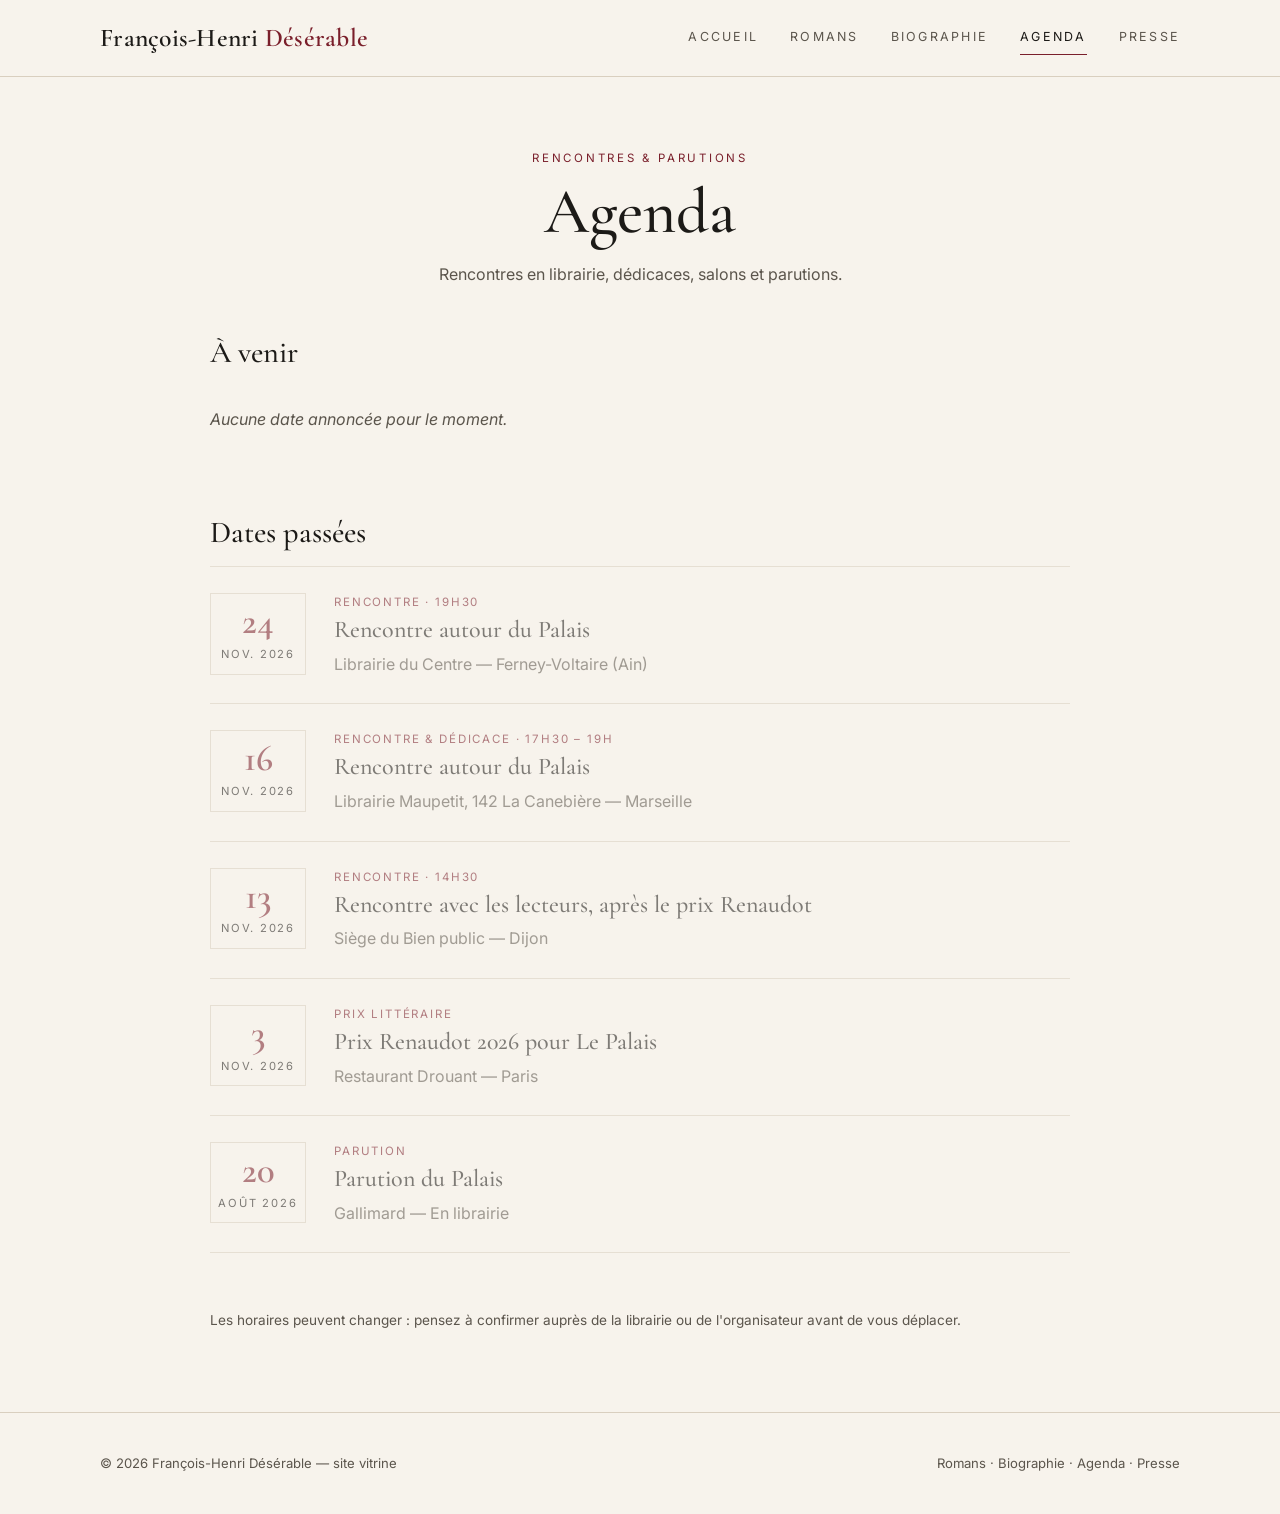
==== agenda.html @ ab2c62cb "Ajout du Palais (prix Renaudot 2026), page Agenda et revue de presse 2026 Co-Authored-By: Claude Opu" ====
<!doctype html>
<html lang="fr">
<head>
<meta charset="utf-8">
<meta name="viewport" content="width=device-width, initial-scale=1">
<title>Agenda — François-Henri Désérable</title>
<meta name="description" content="Prochaines rencontres, dédicaces et parutions de François-Henri Désérable.">
<link rel="preconnect" href="https://fonts.googleapis.com">
<link rel="preconnect" href="https://fonts.gstatic.com" crossorigin>
<link href="https://fonts.googleapis.com/css2?family=Cormorant+Garamond:ital,wght@0,400;0,500;0,600;1,400;1,500&family=Inter:wght@400;500;600&display=swap" rel="stylesheet">
<link rel="stylesheet" href="css/style.css">
</head>
<body>
<header class="entete">
  <div class="conteneur">
    <a class="logo" href="index.html">François-Henri <span>Désérable</span></a>
    <button class="burger" type="button" aria-label="Menu" aria-expanded="false">☰</button>
    <nav class="nav" aria-label="Navigation principale">
      <a href="index.html">Accueil</a>
      <a href="romans.html">Romans</a>
      <a href="biographie.html">Biographie</a>
      <a href="agenda.html" aria-current="page">Agenda</a>
      <a href="presse.html">Presse</a>
    </nav>
  </div>
</header>
<main class="conteneur">
  <div class="page-titre">
    <div class="surtitre">Rencontres &amp; parutions</div>
    <h1>Agenda</h1>
    <p>Rencontres en librairie, dédicaces, salons et parutions.</p>
  </div>
  <section class="agenda-bloc">
    <h2>À venir</h2>
    <ul id="agenda-a-venir" class="agenda-liste"></ul>
  </section>
  <section class="agenda-bloc">
    <h2>Dates passées</h2>
    <ul id="agenda-passes" class="agenda-liste"></ul>
  </section>
  <p class="agenda-note">Les horaires peuvent changer : pensez à confirmer auprès de la librairie ou de l'organisateur avant de vous déplacer.</p>
</main>
<footer class="pied">
  <div class="conteneur">
    <span>© <span id="annee"></span> François-Henri Désérable — site vitrine</span>
    <span><a href="romans.html">Romans</a> · <a href="biographie.html">Biographie</a> · <a href="agenda.html">Agenda</a> · <a href="presse.html">Presse</a></span>
  </div>
</footer>
<script src="js/data.js"></script>
<script src="js/main.js"></script>
</body>
</html>
---- css/style.css ----
:root {
  --papier: #f7f3ec;
  --papier-2: #efe8dc;
  --encre: #1c1a17;
  --encre-douce: #5b554c;
  --filet: #d9cfbf;
  --accent: #7a1f2b;
  --blanc: #fffdf9;
  --serif: "Cormorant Garamond", "EB Garamond", Georgia, serif;
  --sans: "Inter", system-ui, -apple-system, "Segoe UI", sans-serif;
  --largeur: 1120px;
}

* { box-sizing: border-box; }
html { scroll-behavior: smooth; }
body {
  margin: 0;
  background: var(--papier);
  color: var(--encre);
  font-family: var(--sans);
  font-size: 16px;
  line-height: 1.65;
  -webkit-font-smoothing: antialiased;
}
img { max-width: 100%; display: block; }
a { color: inherit; }
.conteneur { max-width: var(--largeur); margin: 0 auto; padding: 0 20px; }

/* ---------- En-tête ---------- */
.entete {
  border-bottom: 1px solid var(--filet);
  background: var(--papier);
  position: sticky; top: 0; z-index: 20;
}
.entete .conteneur {
  display: flex; align-items: center; justify-content: space-between;
  gap: 16px; min-height: 76px;
}
.logo {
  font-family: var(--serif); font-size: 1.6rem; font-weight: 600;
  letter-spacing: .01em; text-decoration: none;
}
.logo span { color: var(--accent); }
.nav { display: flex; gap: 32px; }
.nav a {
  text-decoration: none; font-size: .78rem; letter-spacing: .18em;
  text-transform: uppercase; color: var(--encre-douce);
  padding: 6px 0; border-bottom: 1px solid transparent;
  transition: color .2s, border-color .2s;
}
.nav a:hover, .nav a[aria-current="page"] { color: var(--encre); border-color: var(--accent); }
.burger { display: none; background: none; border: 0; font-size: 1.5rem; cursor: pointer; color: var(--encre); }

/* ---------- Carrousel ---------- */
.carrousel { position: relative; overflow: hidden; background: var(--encre); color: var(--blanc); }
.carrousel-piste { display: flex; transition: transform .8s cubic-bezier(.65,0,.35,1); }
.slide {
  min-width: 100%; position: relative; min-height: 460px;
  display: flex; align-items: flex-end;
}
.slide-fond { position: absolute; inset: 0; background-size: cover; background-position: center; }
.slide-fond::after {
  content: ""; position: absolute; inset: 0;
  background: linear-gradient(90deg, rgba(0,0,0,.55) 0%, rgba(0,0,0,.15) 70%, rgba(0,0,0,0) 100%);
}
.theme-bordeaux { background: radial-gradient(circle at 80% 30%, #9c3443 0, #5a1520 45%, #2a0a0f 100%); }
.theme-nuit     { background: radial-gradient(circle at 75% 35%, #3f6a86 0, #1f3a4d 45%, #0c1820 100%); }
.theme-terre    { background: radial-gradient(circle at 78% 30%, #c0693f 0, #8a3b1f 45%, #2e140a 100%); }
.theme-sable    { background: radial-gradient(circle at 78% 30%, #b49a6a 0, #6e5a3a 50%, #2a2216 100%); }
/* motif décoratif : grand titre en filigrane */
.slide-filigrane {
  position: absolute; right: -2%; top: 50%; transform: translateY(-50%);
  font-family: var(--serif); font-style: italic; font-size: clamp(6rem, 18vw, 15rem);
  line-height: .85; color: rgba(255,255,255,.07); white-space: nowrap; pointer-events: none;
}
.slide-contenu { position: relative; z-index: 1; padding: 64px 0 80px; max-width: 620px; }
.slide-kicker {
  font-size: .72rem; letter-spacing: .22em; text-transform: uppercase; opacity: .85;
}
.slide-kicker::before { content: ""; display: inline-block; width: 28px; height: 1px; background: currentColor; vertical-align: middle; margin-right: 12px; }
.slide h2 {
  font-family: var(--serif); font-weight: 500; font-size: clamp(2.2rem, 5vw, 3.6rem);
  line-height: 1.05; margin: 14px 0 16px;
}
.slide p { font-size: 1.05rem; opacity: .9; margin: 0 0 26px; }
.bouton {
  display: inline-block; padding: 11px 22px; border: 1px solid currentColor;
  text-decoration: none; font-size: .75rem; letter-spacing: .18em; text-transform: uppercase;
  transition: background .2s, color .2s;
}
.carrousel .bouton:hover { background: var(--blanc); color: var(--encre); }
.carrousel-fleche {
  position: absolute; top: 50%; transform: translateY(-50%); z-index: 2;
  width: 46px; height: 46px; border-radius: 50%;
  border: 1px solid rgba(255,255,255,.4); background: rgba(0,0,0,.15); color: #fff;
  font-size: 1.2rem; cursor: pointer; transition: background .2s;
}
.carrousel-fleche:hover { background: rgba(255,255,255,.15); }
.carrousel-fleche.prec { left: 20px; }
.carrousel-fleche.suiv { right: 20px; }
.carrousel-points { position: absolute; bottom: 26px; left: 0; right: 0; display: flex; justify-content: center; gap: 10px; z-index: 2; }
.carrousel-points button {
  width: 28px; height: 3px; border: 0; padding: 0; cursor: pointer;
  background: rgba(255,255,255,.35); transition: background .3s, width .3s;
}
.carrousel-points button[aria-current="true"] { background: #fff; width: 48px; }

/* ---------- Sections ---------- */
.section { padding: 80px 0; }
.section-titre { display: flex; align-items: baseline; justify-content: space-between; gap: 16px; margin-bottom: 40px; border-bottom: 1px solid var(--filet); padding-bottom: 16px; }
.section-titre h2, .page-titre h1 { font-family: var(--serif); font-weight: 500; margin: 0; }
.section-titre h2 { font-size: 2.2rem; }
.lien-discret { font-size: .75rem; letter-spacing: .18em; text-transform: uppercase; text-decoration: none; color: var(--accent); white-space: nowrap; }
.lien-discret:hover { text-decoration: underline; }

.page-titre { padding: 72px 0 40px; text-align: center; }
.page-titre .surtitre { font-size: .72rem; letter-spacing: .24em; text-transform: uppercase; color: var(--accent); }
.page-titre h1 { font-size: clamp(2.6rem, 6vw, 4rem); line-height: 1.05; margin-top: 10px; }
.page-titre p { max-width: 560px; margin: 16px auto 0; color: var(--encre-douce); }

/* ---------- Couvertures ---------- */
.couverture {
  aspect-ratio: 2 / 3; position: relative; background: var(--blanc);
  border: 1px solid var(--filet);
  box-shadow: 0 1px 2px rgba(0,0,0,.06), 0 12px 28px -12px rgba(40,25,10,.35);
  display: flex; flex-direction: column; justify-content: space-between;
  padding: 11% 10%; text-align: center; overflow: hidden;
  transition: transform .35s ease, box-shadow .35s ease;
}
.couverture::before { content: ""; position: absolute; inset: 5%; border: 1.5px solid var(--c, var(--accent)); pointer-events: none; }
.couverture img { position: absolute; inset: 0; width: 100%; height: 100%; object-fit: cover; }
.couv-auteur { font-family: var(--serif); font-size: .95rem; letter-spacing: .04em; }
.couv-titre { font-family: var(--serif); font-weight: 600; font-size: 1.45rem; line-height: 1.1; color: var(--c, var(--accent)); }
.couv-sous { font-family: var(--serif); font-style: italic; font-size: .9rem; margin-top: 8px; color: var(--encre-douce); }
.couv-genre { font-family: var(--serif); font-style: italic; font-size: .85rem; color: var(--encre-douce); }
.couv-editeur { font-family: var(--serif); font-size: .78rem; letter-spacing: .3em; text-transform: uppercase; }

/* ---------- Grille derniers livres ---------- */
.grille-livres { display: grid; grid-template-columns: repeat(4, 1fr); gap: 40px 32px; }
.carte-livre { text-decoration: none; }
.carte-livre:hover .couverture { transform: translateY(-6px); box-shadow: 0 1px 2px rgba(0,0,0,.06), 0 22px 36px -14px rgba(40,25,10,.45); }
.carte-livre h3 { font-family: var(--serif); font-weight: 600; font-size: 1.3rem; margin: 20px 0 2px; line-height: 1.2; }
.carte-livre .meta { font-size: .82rem; color: var(--encre-douce); }
.badge { display: inline-block; margin-top: 8px; font-size: .7rem; letter-spacing: .08em; color: var(--accent); }

/* ---------- Bandeau citation ---------- */
.bandeau { background: var(--papier-2); border-top: 1px solid var(--filet); border-bottom: 1px solid var(--filet); text-align: center; padding: 72px 20px; }
.bandeau blockquote { font-family: var(--serif); font-style: italic; font-size: clamp(1.4rem, 3vw, 2rem); max-width: 760px; margin: 0 auto; line-height: 1.35; }
.bandeau cite { display: block; margin-top: 18px; font-style: normal; font-size: .75rem; letter-spacing: .2em; text-transform: uppercase; color: var(--encre-douce); }

/* ---------- Page Romans ---------- */
.filtres { display: flex; justify-content: center; flex-wrap: wrap; gap: 8px; margin-bottom: 56px; }
.filtres button {
  font: inherit; font-size: .75rem; letter-spacing: .14em; text-transform: uppercase;
  background: none; border: 1px solid var(--filet); color: var(--encre-douce);
  padding: 8px 16px; cursor: pointer; transition: all .2s;
}
.filtres button[aria-pressed="true"], .filtres button:hover { border-color: var(--encre); color: var(--encre); }
.livre-detail {
  display: grid; grid-template-columns: 260px 1fr; gap: 56px; align-items: start;
  padding: 56px 0; border-top: 1px solid var(--filet); scroll-margin-top: 90px;
}
.livre-detail:first-child { border-top: 0; padding-top: 0; }
.livre-detail .annee { font-family: var(--serif); font-size: 1rem; color: var(--accent); letter-spacing: .1em; }
.livre-detail h2 { font-family: var(--serif); font-weight: 500; font-size: clamp(2rem, 4vw, 2.8rem); line-height: 1.05; margin: 6px 0 4px; }
.livre-detail .sous-titre { font-family: var(--serif); font-style: italic; font-size: 1.25rem; color: var(--encre-douce); margin: 0 0 12px; }
.livre-detail .infos { font-size: .8rem; letter-spacing: .12em; text-transform: uppercase; color: var(--encre-douce); margin-bottom: 20px; }
.livre-detail .resume { font-size: 1.05rem; max-width: 640px; }
.prix-liste { list-style: none; padding: 0; margin: 22px 0 0; }
.prix-liste li { font-family: var(--serif); font-size: 1.1rem; padding-left: 26px; position: relative; margin-bottom: 4px; }
.prix-liste li::before { content: "✦"; position: absolute; left: 0; color: var(--accent); font-size: .85rem; top: 3px; }

/* ---------- Biographie ---------- */
.bio { display: grid; grid-template-columns: 1fr 1.4fr; gap: 64px; align-items: start; }
.portrait {
  aspect-ratio: 4 / 5; background: var(--encre); color: var(--papier);
  display: flex; align-items: flex-end; padding: 28px; position: sticky; top: 110px;
  background: linear-gradient(160deg, #3a3530 0%, #1c1a17 100%); overflow: hidden;
}
.portrait img { position: absolute; inset: 0; width: 100%; height: 100%; object-fit: cover; }
.portrait-initiales { position: absolute; top: 18px; right: 24px; font-family: var(--serif); font-style: italic; font-size: 9rem; line-height: 1; color: rgba(255,255,255,.08); }
.portrait-legende { position: relative; font-family: var(--serif); font-size: 1.2rem; }
.portrait-legende small { display: block; font-family: var(--sans); font-size: .72rem; letter-spacing: .18em; text-transform: uppercase; opacity: .7; margin-top: 4px; }
.bio-texte p { font-size: 1.08rem; margin: 0 0 1.2em; }
.bio-texte p:first-of-type::first-letter { font-family: var(--serif); float: left; font-size: 4.4rem; line-height: .8; padding: 8px 10px 0 0; color: var(--accent); }
.bio-texte h2 { font-family: var(--serif); font-weight: 500; font-size: 1.9rem; margin: 48px 0 20px; }
.chrono { list-style: none; margin: 0; padding: 0; border-left: 1px solid var(--filet); }
.chrono li { position: relative; padding: 0 0 22px 28px; }
.chrono li::before { content: ""; position: absolute; left: -5px; top: 9px; width: 9px; height: 9px; border-radius: 50%; background: var(--papier); border: 1.5px solid var(--accent); }
.chrono .an { font-family: var(--serif); font-size: 1.2rem; font-weight: 600; color: var(--accent); margin-right: 10px; }

/* ---------- Presse ---------- */
.presse-liste { list-style: none; margin: 0 auto; padding: 0; max-width: 860px; }
.article { display: grid; grid-template-columns: 170px 1fr; gap: 28px; padding: 30px 0; border-top: 1px solid var(--filet); }
.article:last-child { border-bottom: 1px solid var(--filet); }
.article .media { font-size: .74rem; letter-spacing: .14em; text-transform: uppercase; font-weight: 600; }
.article .date { font-size: .82rem; color: var(--encre-douce); margin-top: 4px; }
.article h2 { font-family: var(--serif); font-weight: 500; font-size: 1.55rem; line-height: 1.2; margin: 0 0 8px; }
.article h2 a { text-decoration: none; background-image: linear-gradient(var(--accent), var(--accent)); background-size: 0 1px; background-repeat: no-repeat; background-position: 0 100%; transition: background-size .3s; }
.article h2 a:hover { background-size: 100% 1px; }
.article p { margin: 0 0 10px; color: var(--encre-douce); }
.article .livre-lie { font-family: var(--serif); font-style: italic; font-size: .98rem; color: var(--accent); }
.article .lire { font-size: .72rem; letter-spacing: .16em; text-transform: uppercase; color: var(--accent); text-decoration: none; margin-left: 12px; }

/* ---------- Pied de page ---------- */
.pied { border-top: 1px solid var(--filet); padding: 40px 0; font-size: .82rem; color: var(--encre-douce); }
.pied .conteneur { display: flex; justify-content: space-between; flex-wrap: wrap; gap: 12px; }
.pied a { text-decoration: none; }
.pied a:hover { color: var(--accent); }

/* ---------- Responsive ---------- */
@media (max-width: 960px) {
  .grille-livres { grid-template-columns: repeat(3, 1fr); }
  .bio { grid-template-columns: 1fr; gap: 40px; }
  .portrait { position: relative; top: 0; max-width: 420px; }
}
@media (max-width: 720px) {
  .burger { display: block; }
  .nav { display: none; position: absolute; top: 76px; left: 0; right: 0; flex-direction: column; gap: 0; background: var(--papier); border-bottom: 1px solid var(--filet); padding: 8px 20px 16px; }
  .nav.ouvert { display: flex; }
  .nav a { padding: 12px 0; }
  .grille-livres { grid-template-columns: repeat(2, 1fr); gap: 32px 20px; }
  .couv-titre { font-size: 1.1rem; }
  .livre-detail { grid-template-columns: 1fr; gap: 28px; }
  .livre-detail .couverture { max-width: 220px; }
  .slide { min-height: 420px; }
  .carrousel-fleche { display: none; }
  .section { padding: 56px 0; }
  .article { grid-template-columns: 1fr; gap: 8px; }
}
@media (prefers-reduced-motion: reduce) {
  .carrousel-piste, .couverture { transition: none; }
}

/* Couverture avec image réelle */
.couverture.avec-image { padding: 0; background: var(--papier-2); }
.couverture.avec-image::before { content: none; }
.theme-vin { background: radial-gradient(circle at 78% 30%, #8e2c52 0, #5c1a33 45%, #1f0710 100%); }

/* ---------- Agenda ---------- */
.agenda-bloc { max-width: 860px; margin: 0 auto 56px; }
.agenda-bloc h2 { font-family: var(--serif); font-weight: 500; font-size: 1.9rem; margin: 0 0 8px; }
.agenda-liste { list-style: none; margin: 0; padding: 0; }
.evenement { display: grid; grid-template-columns: 96px 1fr; gap: 28px; padding: 26px 0; border-top: 1px solid var(--filet); align-items: start; }
.evenement:last-child { border-bottom: 1px solid var(--filet); }
.ev-date { text-align: center; border: 1px solid var(--filet); background: var(--blanc); padding: 10px 6px; }
.ev-jour { font-family: var(--serif); font-size: 2.3rem; line-height: 1; font-weight: 600; color: var(--accent); }
.ev-mois { font-size: .7rem; letter-spacing: .16em; text-transform: uppercase; margin-top: 4px; }
.ev-type { font-size: .72rem; letter-spacing: .16em; text-transform: uppercase; color: var(--accent); }
.evenement h3 { font-family: var(--serif); font-weight: 500; font-size: 1.5rem; line-height: 1.2; margin: 4px 0 6px; }
.ev-lieu { color: var(--encre-douce); }
.evenement.passe { opacity: .55; }
.evenement.passe .ev-date { background: transparent; }
.agenda-vide { color: var(--encre-douce); font-style: italic; padding: 20px 0; }
.agenda-note { max-width: 860px; margin: 0 auto 80px; font-size: .85rem; color: var(--encre-douce); }
@media (max-width: 720px) {
  .nav { gap: 0; }
  .evenement { grid-template-columns: 72px 1fr; gap: 18px; }
  .ev-jour { font-size: 1.8rem; }
}
.section-titre + .agenda-liste .evenement:first-child { border-top: 0; padding-top: 0; }
.evenement h3 a { text-decoration: none; background-image: linear-gradient(var(--accent), var(--accent)); background-size: 0 1px; background-repeat: no-repeat; background-position: 0 100%; transition: background-size .3s; }
.evenement h3 a:hover { background-size: 100% 1px; }
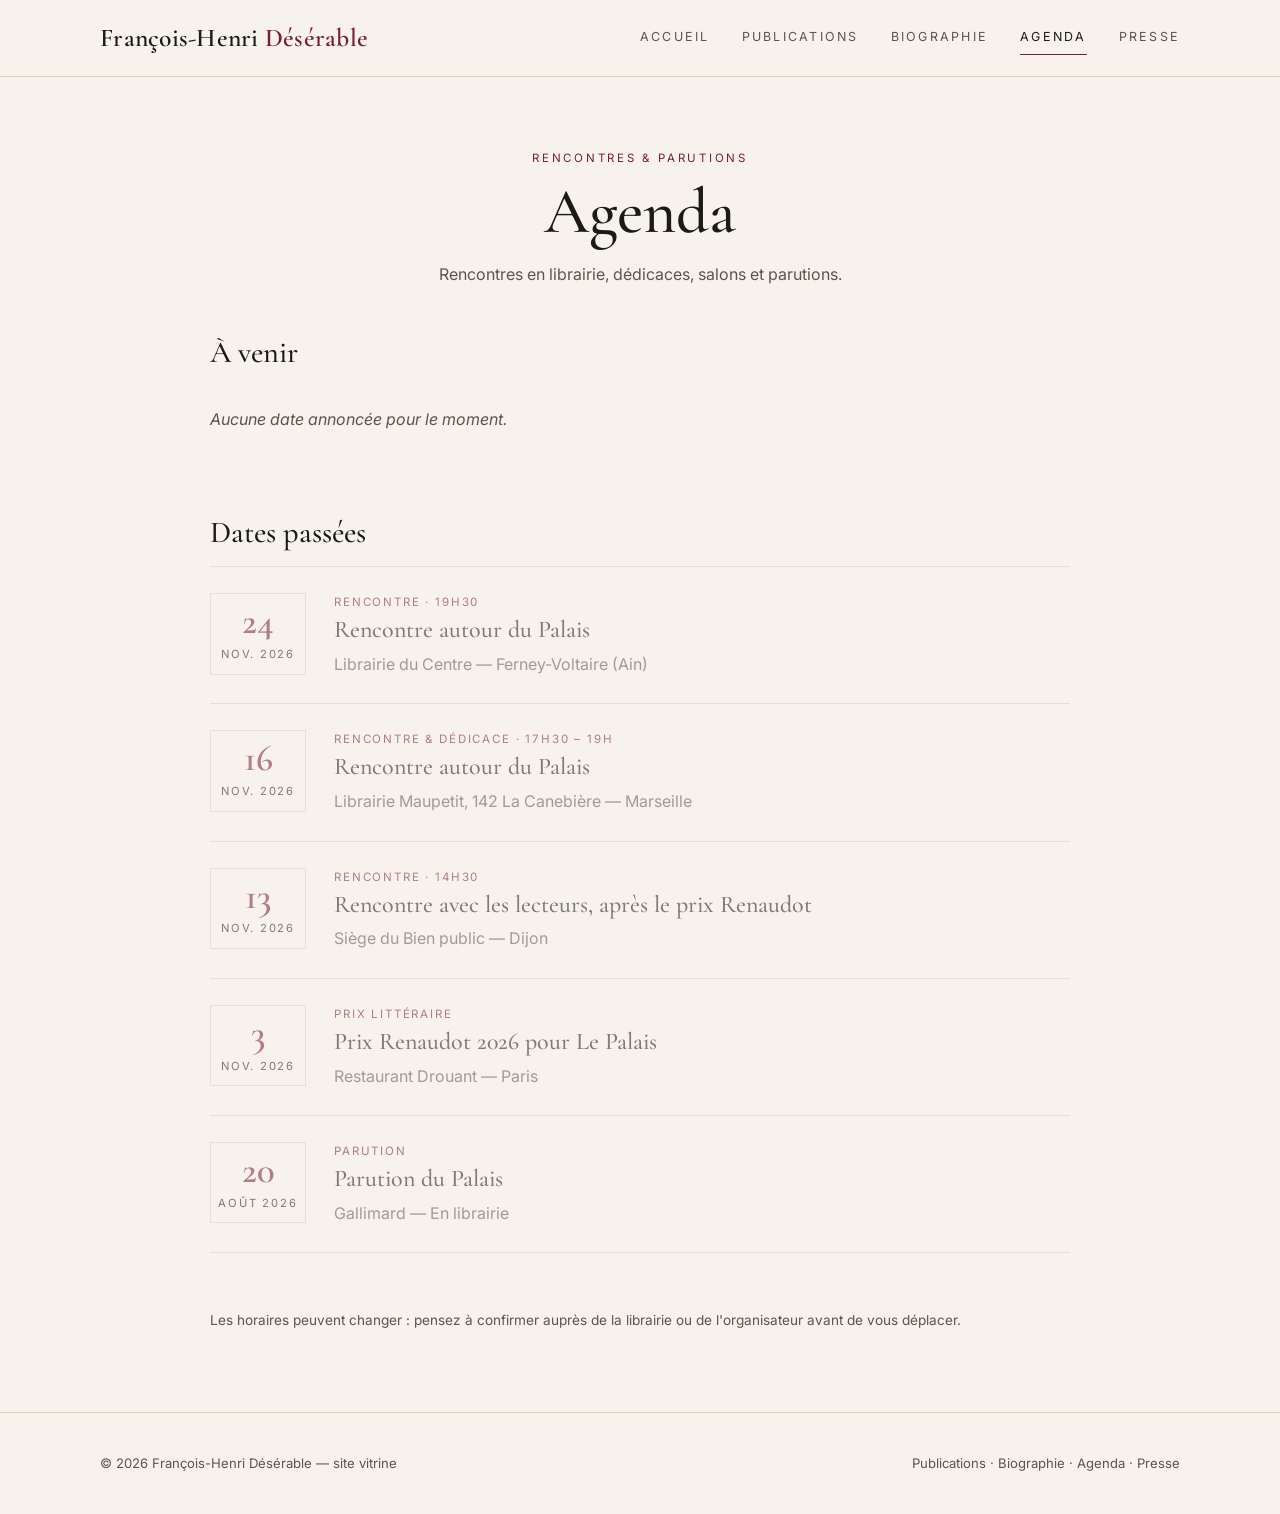
==== commit 8b7c8233: "Page Publications : ouvrages collectifs et revues littéraires Co-Authored-By: Claude Opus 5.5 <norep" ====
--- a/agenda.html
+++ b/agenda.html
@@ -17,7 +17,7 @@
     <button class="burger" type="button" aria-label="Menu" aria-expanded="false">☰</button>
     <nav class="nav" aria-label="Navigation principale">
       <a href="index.html">Accueil</a>
-      <a href="romans.html">Romans</a>
+      <a href="publications.html">Publications</a>
       <a href="biographie.html">Biographie</a>
       <a href="agenda.html" aria-current="page">Agenda</a>
       <a href="presse.html">Presse</a>
@@ -43,7 +43,7 @@
 <footer class="pied">
   <div class="conteneur">
     <span>© <span id="annee"></span> François-Henri Désérable — site vitrine</span>
-    <span><a href="romans.html">Romans</a> · <a href="biographie.html">Biographie</a> · <a href="agenda.html">Agenda</a> · <a href="presse.html">Presse</a></span>
+    <span><a href="publications.html">Publications</a> · <a href="biographie.html">Biographie</a> · <a href="agenda.html">Agenda</a> · <a href="presse.html">Presse</a></span>
   </div>
 </footer>
 <script src="js/data.js"></script>
--- a/css/style.css
+++ b/css/style.css
@@ -261,3 +261,31 @@
 .section-titre + .agenda-liste .evenement:first-child { border-top: 0; padding-top: 0; }
 .evenement h3 a { text-decoration: none; background-image: linear-gradient(var(--accent), var(--accent)); background-size: 0 1px; background-repeat: no-repeat; background-position: 0 100%; transition: background-size .3s; }
 .evenement h3 a:hover { background-size: 100% 1px; }
+
+/* Carrousel : visuel à droite */
+.slide .conteneur.avec-visuel { display: flex; align-items: center; justify-content: space-between; gap: 48px; width: 100%; }
+.slide-visuel { position: relative; z-index: 1; height: 360px; width: auto; box-shadow: 0 24px 48px -16px rgba(0,0,0,.6); flex-shrink: 0; }
+.livre-detail .resume p { margin: 0 0 .9em; }
+@media (max-width: 720px) {
+  .slide-visuel { display: none; }
+}
+
+/* Biographie : photo et chapeau */
+.portrait::after { content: ""; position: absolute; inset: 0; background: linear-gradient(to top, rgba(0,0,0,.55) 0%, rgba(0,0,0,0) 40%); }
+.portrait-legende { z-index: 1; }
+.bio-texte p.chapeau { font-family: var(--serif); font-size: 1.6rem; line-height: 1.3; }
+.bio-texte p.chapeau::first-letter { float: none; font-size: inherit; padding: 0; color: inherit; }
+
+/* ---------- Publications ---------- */
+.sommaire { display: flex; justify-content: center; flex-wrap: wrap; gap: 8px 28px; margin-top: 24px; }
+.sommaire a { font-size: .75rem; letter-spacing: .16em; text-transform: uppercase; text-decoration: none; color: var(--accent); }
+.sommaire a:hover { text-decoration: underline; }
+.bloc-publi { padding: 24px 0 72px; scroll-margin-top: 90px; }
+.compteur { font-size: .75rem; letter-spacing: .16em; text-transform: uppercase; color: var(--encre-douce); }
+.bloc-publi .filtres { justify-content: flex-start; margin-bottom: 40px; }
+.biblio { list-style: none; margin: 0; padding: 0; max-width: 860px; }
+.biblio li { padding: 16px 0 16px 26px; border-bottom: 1px solid var(--filet); position: relative; line-height: 1.55; }
+.biblio li::before { content: "✦"; position: absolute; left: 0; top: 19px; color: var(--accent); font-size: .75rem; }
+.biblio-titre { font-family: var(--serif); font-size: 1.25rem; color: var(--encre); }
+.biblio-details { color: var(--encre-douce); }
+.biblio a { color: var(--accent); }
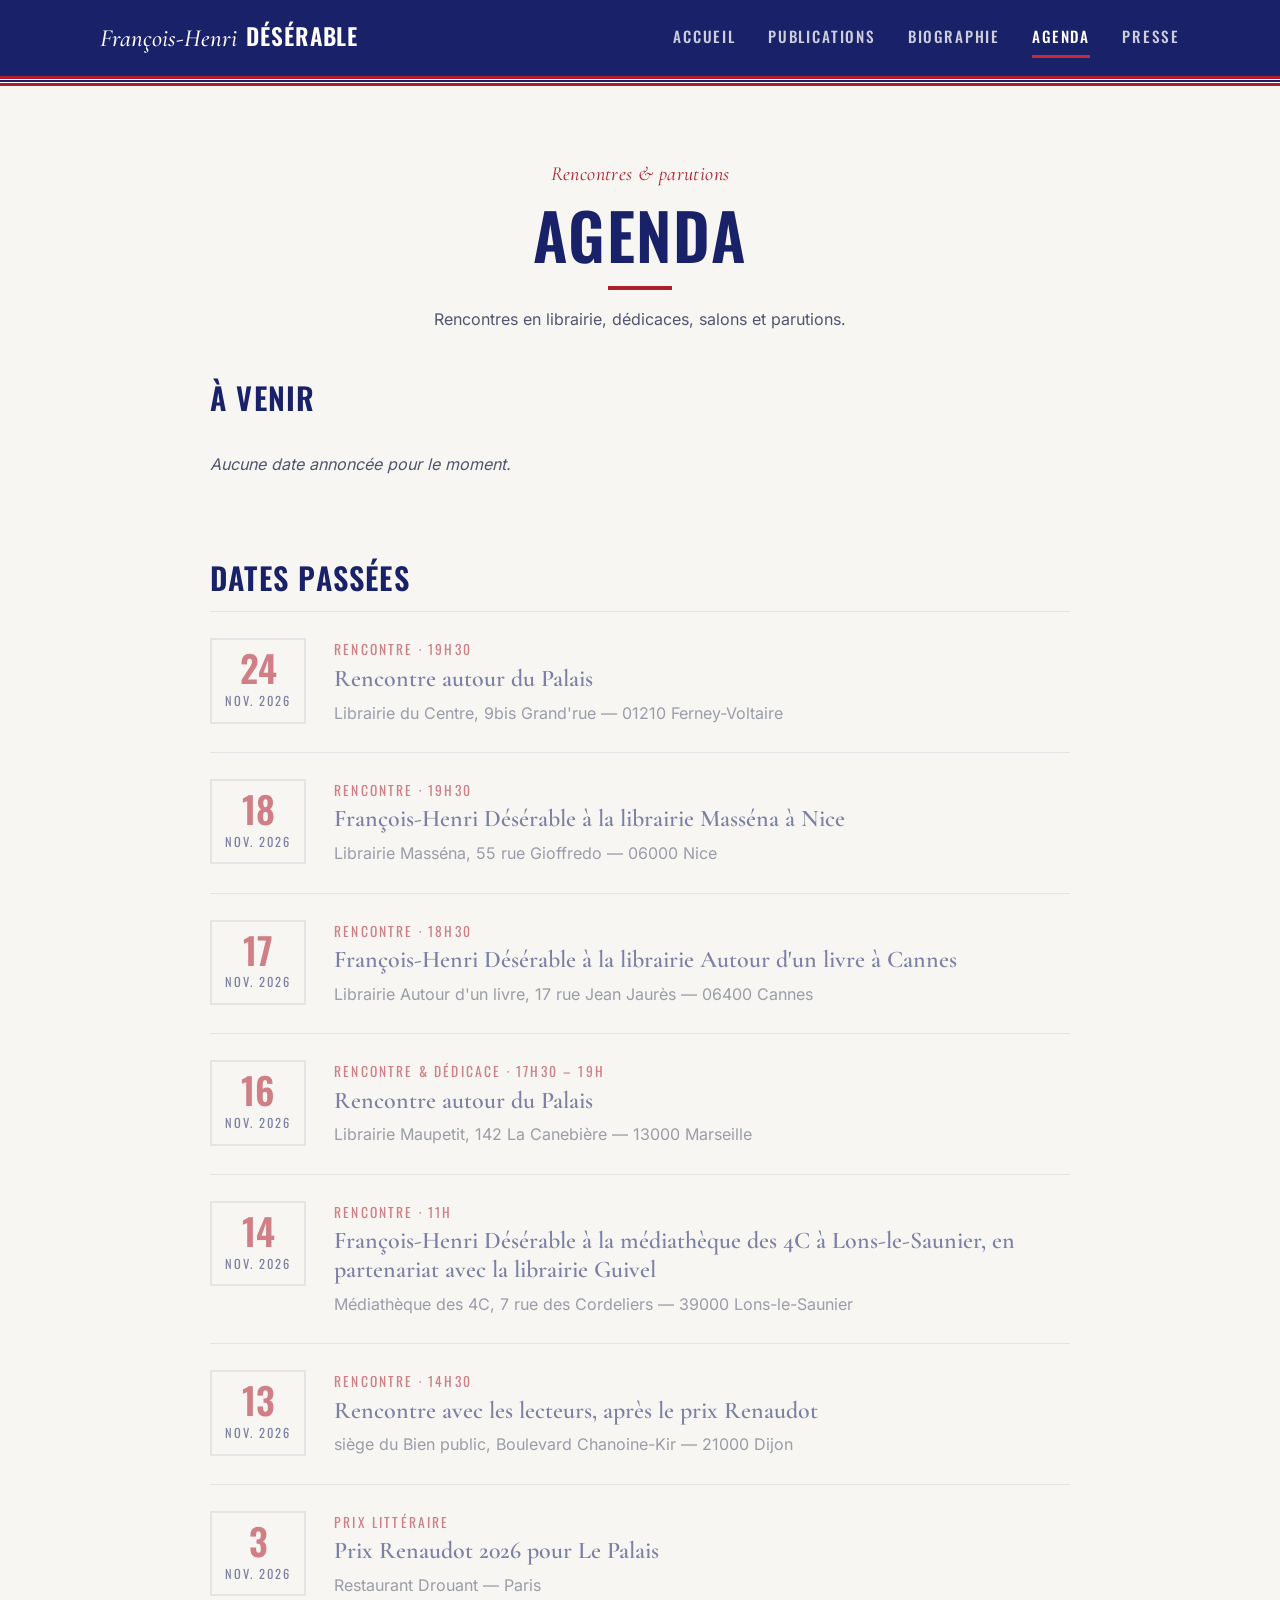
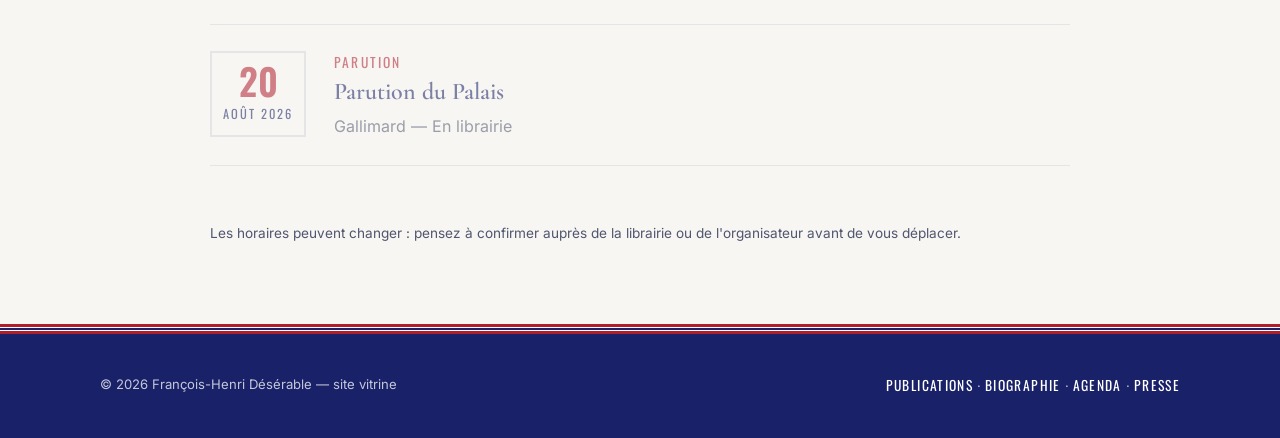
==== commit 56c6faac: "Nouvelle identité visuelle bleu-blanc-rouge (couleurs des Canadiens de Montréal) Co-Authored-By: Cla" ====
--- a/agenda.html
+++ b/agenda.html
@@ -5,15 +5,14 @@
 <meta name="viewport" content="width=device-width, initial-scale=1">
 <title>Agenda — François-Henri Désérable</title>
 <meta name="description" content="Prochaines rencontres, dédicaces et parutions de François-Henri Désérable.">
-<link rel="preconnect" href="https://fonts.googleapis.com">
-<link rel="preconnect" href="https://fonts.gstatic.com" crossorigin>
-<link href="https://fonts.googleapis.com/css2?family=Cormorant+Garamond:ital,wght@0,400;0,500;0,600;1,400;1,500&family=Inter:wght@400;500;600&display=swap" rel="stylesheet">
+<link rel="stylesheet" href="css/fonts.css">
 <link rel="stylesheet" href="css/style.css">
+<link rel="stylesheet" href="css/canadiens.css">
 </head>
 <body>
 <header class="entete">
   <div class="conteneur">
-    <a class="logo" href="index.html">François-Henri <span>Désérable</span></a>
+    <a class="logo" href="index.html"><em>François-Henri</em> <span>Désérable</span></a>
     <button class="burger" type="button" aria-label="Menu" aria-expanded="false">☰</button>
     <nav class="nav" aria-label="Navigation principale">
       <a href="index.html">Accueil</a>
--- a/css/fonts.css
+++ b/css/fonts.css
@@ -0,0 +1,15 @@
+/* Polices auto-hébergées (licence SIL OFL, voir fonts/OFL-*.txt) */
+@font-face { font-family: "Oswald"; src: url("../fonts/oswald-latin-400-normal.woff2") format("woff2"); font-weight: 400; font-style: normal; font-display: swap; }
+@font-face { font-family: "Inter"; src: url("../fonts/inter-latin-400-normal.woff2") format("woff2"); font-weight: 400; font-style: normal; font-display: swap; }
+@font-face { font-family: "Oswald"; src: url("../fonts/oswald-latin-500-normal.woff2") format("woff2"); font-weight: 500; font-style: normal; font-display: swap; }
+@font-face { font-family: "Inter"; src: url("../fonts/inter-latin-500-normal.woff2") format("woff2"); font-weight: 500; font-style: normal; font-display: swap; }
+@font-face { font-family: "Oswald"; src: url("../fonts/oswald-latin-600-normal.woff2") format("woff2"); font-weight: 600; font-style: normal; font-display: swap; }
+@font-face { font-family: "Inter"; src: url("../fonts/inter-latin-600-normal.woff2") format("woff2"); font-weight: 600; font-style: normal; font-display: swap; }
+@font-face { font-family: "Oswald"; src: url("../fonts/oswald-latin-700-normal.woff2") format("woff2"); font-weight: 700; font-style: normal; font-display: swap; }
+@font-face { font-family: "Inter"; src: url("../fonts/inter-latin-700-normal.woff2") format("woff2"); font-weight: 700; font-style: normal; font-display: swap; }
+@font-face { font-family: "Cormorant Garamond"; src: url("../fonts/cormorant-garamond-latin-400-normal.woff2") format("woff2"); font-weight: 400; font-style: normal; font-display: swap; }
+@font-face { font-family: "Cormorant Garamond"; src: url("../fonts/cormorant-garamond-latin-400-italic.woff2") format("woff2"); font-weight: 400; font-style: italic; font-display: swap; }
+@font-face { font-family: "Cormorant Garamond"; src: url("../fonts/cormorant-garamond-latin-500-normal.woff2") format("woff2"); font-weight: 500; font-style: normal; font-display: swap; }
+@font-face { font-family: "Cormorant Garamond"; src: url("../fonts/cormorant-garamond-latin-500-italic.woff2") format("woff2"); font-weight: 500; font-style: italic; font-display: swap; }
+@font-face { font-family: "Cormorant Garamond"; src: url("../fonts/cormorant-garamond-latin-600-normal.woff2") format("woff2"); font-weight: 600; font-style: normal; font-display: swap; }
+@font-face { font-family: "Cormorant Garamond"; src: url("../fonts/cormorant-garamond-latin-600-italic.woff2") format("woff2"); font-weight: 600; font-style: italic; font-display: swap; }
--- a/css/style.css
+++ b/css/style.css
@@ -289,3 +289,77 @@
 .biblio-titre { font-family: var(--serif); font-size: 1.25rem; color: var(--encre); }
 .biblio-details { color: var(--encre-douce); }
 .biblio a { color: var(--accent); }
+
+/* ---------- Accueil : cartes livres en colonnes ---------- */
+.grille-livres { grid-template-columns: repeat(4, 1fr); gap: 28px; align-items: stretch; }
+.grille-livres .carte-livre { display: flex; }
+.carte-lien {
+  display: flex; flex-direction: column; width: 100%; text-decoration: none;
+  background: var(--blanc); border: 1px solid var(--filet);
+  box-shadow: 0 1px 2px rgba(0,0,0,.04), 0 10px 24px -14px rgba(40,25,10,.3);
+  transition: transform .3s ease, box-shadow .3s ease;
+}
+.carte-lien:hover { transform: translateY(-4px); box-shadow: 0 1px 2px rgba(0,0,0,.05), 0 22px 36px -16px rgba(40,25,10,.4); }
+.carte-couv { background: var(--papier-2); padding: 24px 28px; border-bottom: 1px solid var(--filet); }
+.carte-couv .couverture { box-shadow: 0 10px 22px -10px rgba(40,25,10,.45); }
+.carte-lien:hover .couverture { transform: none; }
+.carte-corps { padding: 20px 22px 22px; display: flex; flex-direction: column; flex: 1; }
+.carte-corps .meta { font-size: .72rem; letter-spacing: .14em; text-transform: uppercase; color: var(--encre-douce); }
+.grille-livres .carte-livre h3 { margin: 6px 0 4px; font-size: 1.35rem; }
+.carte-corps .badge { margin-top: 2px; }
+.carte-extrait { font-size: .9rem; color: var(--encre-douce); line-height: 1.55; margin: 12px 0 18px; }
+.carte-plus { margin-top: auto; font-size: .72rem; letter-spacing: .16em; text-transform: uppercase; color: var(--accent); }
+@media (max-width: 960px) { .grille-livres { grid-template-columns: repeat(2, 1fr); } }
+@media (max-width: 560px) {
+  .grille-livres { grid-template-columns: 1fr; }
+  .carte-couv { padding: 24px 25%; }
+}
+@media (max-width: 560px) {
+  .section-titre { flex-direction: column; align-items: flex-start; gap: 6px; }
+  .section-titre h2 { font-size: 1.9rem; }
+}
+
+/* ---------- Accueil : livres sur une seule colonne ---------- */
+.colonne-livres { display: flex; flex-direction: column; align-items: center; gap: 56px; }
+.colonne-livres .carte-livre { width: 100%; max-width: 260px; text-align: center; text-decoration: none; }
+.colonne-livres .carte-livre h3 { margin: 22px 0 4px; font-size: 1.5rem; }
+.colonne-livres .meta { font-size: .78rem; letter-spacing: .12em; text-transform: uppercase; color: var(--encre-douce); }
+
+/* ---------- Carrousel v2 : fond illustré + vignette ---------- */
+.slide { min-height: 500px; }
+.slide-fond.flou { filter: blur(22px) saturate(1.1) brightness(.7); transform: scale(1.25); }
+.slide-fond::after { background: linear-gradient(90deg, rgba(12,8,6,.82) 0%, rgba(12,8,6,.55) 45%, rgba(12,8,6,.15) 100%); }
+.slide-grille { display: flex; align-items: center; justify-content: space-between; gap: 48px; width: 100%; position: relative; z-index: 1; }
+.slide-grille .slide-contenu { padding: 56px 0 72px; max-width: 600px; }
+.slide-sous-titre { font-family: var(--serif); font-style: italic; font-size: 1.3rem !important; margin: -6px 0 14px !important; opacity: .9; }
+.slide-prix { font-size: .78rem; letter-spacing: .12em; text-transform: uppercase; margin: -4px 0 16px; color: #f3d9a4; }
+.slide-vignette { flex-shrink: 0; display: block; }
+.slide-vignette img { height: 360px; width: auto; box-shadow: 0 28px 50px -18px rgba(0,0,0,.75); transition: transform .4s ease; }
+.slide-vignette:hover img { transform: translateY(-4px) rotate(-1deg); }
+.slide-rencontres { list-style: none; margin: 4px 0 28px; padding: 0; display: grid; gap: 12px; }
+.slide-rencontres li { display: flex; align-items: center; gap: 16px; padding: 10px 14px; background: rgba(255,255,255,.08); border: 1px solid rgba(255,255,255,.18); backdrop-filter: blur(4px); }
+.sr-date { min-width: 56px; text-align: center; font-size: .68rem; letter-spacing: .14em; text-transform: uppercase; line-height: 1.1; }
+.sr-date b { display: block; font-family: var(--serif); font-size: 1.8rem; font-weight: 500; letter-spacing: 0; }
+.sr-texte { display: flex; flex-direction: column; }
+.sr-ville { font-family: var(--serif); font-size: 1.2rem; }
+.sr-lieu { font-size: .85rem; opacity: .8; }
+@media (max-width: 720px) {
+  .slide-vignette { display: none; }
+  .slide-grille .slide-contenu { padding: 44px 0 64px; }
+  .slide-fond::after { background: linear-gradient(0deg, rgba(12,8,6,.85) 0%, rgba(12,8,6,.55) 60%, rgba(12,8,6,.35) 100%); }
+}
+.slide-fond { background-position: var(--pos, center); }
+.slide-teinte { position: absolute; inset: 0; mix-blend-mode: multiply; opacity: .75; }
+.slide-teinte + .conteneur, .slide-teinte ~ .slide-grille { z-index: 2; }
+.slide-vignette img { height: 330px; }
+@media (max-width: 720px) {
+  .slide-fond { background-position: var(--pos-m, var(--pos, center)); }
+}
+@media (max-width: 720px) {
+  .slide-fond { background-size: var(--taille-m, cover); }
+}
+
+/* Carrousel agenda : dates plus grandes, lieu en gras */
+.sr-date { min-width: 68px; font-size: .78rem; }
+.sr-date b { font-size: 2.4rem; line-height: 1; margin-bottom: 2px; }
+.sr-ville { font-weight: 700; font-size: 1.25rem; }
--- a/css/canadiens.css
+++ b/css/canadiens.css
@@ -0,0 +1,128 @@
+/*
+ * Identité visuelle « bleu-blanc-rouge », inspirée des couleurs des Canadiens de Montréal.
+ * - Oswald (titres, navigation, repères) : capitales condensées, esprit maillot de hockey.
+ * - Cormorant Garamond (titres de livres, citations) : l'ambiance littéraire.
+ * - Inter (texte courant).
+ * Ce fichier se charge après style.css et n'en surcharge que l'apparence.
+ */
+:root {
+  --bleu: #192168;
+  --bleu-nuit: #0f1546;
+  --rouge: #af1e2d;
+  --rouge-clair: #c8283a;
+  --blanc: #ffffff;
+
+  --papier: #f7f6f2;
+  --papier-2: #eceae3;
+  --encre: #141a3c;
+  --encre-douce: #50566f;
+  --filet: #d7d7de;
+  --accent: var(--rouge);
+
+  --display: "Oswald", "Arial Narrow", Impact, sans-serif;
+  --serif: "Cormorant Garamond", Georgia, serif;
+  --sans: "Inter", system-ui, -apple-system, "Segoe UI", sans-serif;
+
+  /* Bande de maillot : rouge / blanc / bleu / blanc / rouge */
+  --bande: linear-gradient(180deg,
+    var(--rouge) 0 30%, var(--blanc) 30% 40%, var(--bleu) 40% 60%,
+    var(--blanc) 60% 70%, var(--rouge) 70% 100%);
+}
+
+body { background: var(--papier); color: var(--encre); }
+
+/* ---------- En-tête : bleu nuit + bande de maillot ---------- */
+.entete { background: var(--bleu); border-bottom: 0; }
+.entete::after { content: ""; display: block; height: 10px; background: var(--bande); }
+.logo { color: var(--blanc); font-family: var(--display); font-weight: 600; text-transform: uppercase; letter-spacing: .04em; font-size: 1.45rem; }
+.logo em { font-family: var(--serif); font-style: italic; font-weight: 500; text-transform: none; letter-spacing: 0; font-size: 1.55rem; margin-right: 2px; }
+.logo span { color: var(--blanc); }
+.nav a { font-family: var(--display); font-weight: 500; font-size: .95rem; letter-spacing: .12em; color: rgba(255,255,255,.78); border-bottom-width: 3px; }
+.nav a:hover, .nav a[aria-current="page"] { color: var(--blanc); border-color: var(--rouge-clair); }
+.burger { color: var(--blanc); }
+@media (max-width: 720px) {
+  .nav { background: var(--bleu); top: 86px; border-bottom: 0; }
+  .logo { font-size: 1.15rem; }
+  .logo em { font-size: 1.25rem; }
+}
+
+/* ---------- Titres ---------- */
+.page-titre .surtitre { font-family: var(--serif); font-style: italic; font-size: 1.25rem; letter-spacing: .02em; text-transform: none; color: var(--rouge); }
+.page-titre h1 { font-family: var(--display); font-weight: 600; text-transform: uppercase; letter-spacing: .03em; color: var(--bleu); }
+.page-titre h1::after { content: ""; display: block; width: 64px; height: 4px; margin: 18px auto 0; background: var(--rouge); }
+.section-titre { border-bottom: 2px solid var(--bleu); }
+.section-titre h2, .agenda-bloc h2, .bio-texte h2 { font-family: var(--display); font-weight: 600; text-transform: uppercase; letter-spacing: .04em; color: var(--bleu); }
+.section-titre h2 { font-size: 1.9rem; }
+.lien-discret, .sommaire a, .compteur { font-family: var(--display); font-size: .9rem; letter-spacing: .12em; color: var(--rouge); }
+.sommaire a { padding: 4px 0; border-bottom: 2px solid transparent; }
+.sommaire a:hover { text-decoration: none; border-color: var(--rouge); }
+
+/* ---------- Carrousel ---------- */
+.carrousel { background: var(--bleu-nuit); }
+.carrousel::after { content: ""; position: absolute; left: 0; right: 0; bottom: 0; height: 8px; background: var(--bande); z-index: 3; }
+.slide-fond::after { background: linear-gradient(90deg, rgba(15,21,70,.92) 0%, rgba(15,21,70,.62) 45%, rgba(15,21,70,.12) 100%); }
+.slide-kicker { font-family: var(--display); font-weight: 500; font-size: .9rem; letter-spacing: .16em; opacity: 1; }
+.slide-kicker::before { background: var(--rouge-clair); height: 3px; }
+.slide h2 { font-family: var(--serif); font-weight: 600; }
+.slide-prix { font-family: var(--display); font-size: .88rem; color: #ffd6da; }
+.carrousel .bouton { font-family: var(--display); font-weight: 500; font-size: .9rem; letter-spacing: .14em; background: var(--rouge); border-color: var(--rouge); color: var(--blanc); }
+.carrousel .bouton:hover { background: var(--blanc); border-color: var(--blanc); color: var(--bleu); }
+.carrousel-fleche { border-color: rgba(255,255,255,.5); }
+.carrousel-fleche:hover { background: var(--rouge); border-color: var(--rouge); }
+.carrousel-points { bottom: 30px; }
+.carrousel-points button[aria-current="true"] { background: var(--rouge-clair); }
+.slide-rencontres li { background: rgba(15,21,70,.45); border-color: rgba(255,255,255,.22); border-left: 4px solid var(--rouge); }
+.sr-date { font-family: var(--display); }
+.sr-date b { font-family: var(--display); font-weight: 600; }
+.sr-ville { font-family: var(--serif); }
+@media (max-width: 720px) {
+  .slide-fond::after { background: linear-gradient(0deg, rgba(15,21,70,.92) 0%, rgba(15,21,70,.6) 60%, rgba(15,21,70,.35) 100%); }
+}
+
+/* ---------- Livres ---------- */
+.colonne-livres .carte-livre h3, .carte-livre h3 { font-family: var(--serif); color: var(--encre); }
+.colonne-livres .meta, .carte-livre .meta { font-family: var(--display); font-size: .85rem; letter-spacing: .12em; color: var(--rouge); }
+.livre-detail .annee { font-family: var(--display); font-weight: 600; font-size: 1rem; letter-spacing: .14em; color: var(--rouge); }
+.livre-detail h2 { font-family: var(--serif); font-weight: 600; color: var(--bleu); }
+.livre-detail .infos { font-family: var(--display); font-size: .85rem; color: var(--encre-douce); }
+.livre-detail { border-top-color: var(--filet); }
+.prix-liste li::before, .biblio li::before { color: var(--rouge); }
+.badge { color: var(--rouge); }
+
+/* ---------- Citation (bandeau) ---------- */
+.bandeau { background: var(--bleu); color: var(--blanc); border: 0; position: relative; }
+.bandeau::before { content: ""; position: absolute; left: 0; right: 0; height: 8px; background: var(--bande); }
+.bandeau::before { top: 0; }
+.bandeau blockquote { color: var(--blanc); }
+.bandeau cite { font-family: var(--display); font-size: .85rem; letter-spacing: .16em; color: #ffd6da; }
+
+/* ---------- Agenda ---------- */
+.ev-date { border: 2px solid var(--bleu); background: var(--blanc); }
+.ev-jour { font-family: var(--display); font-weight: 600; color: var(--rouge); }
+.ev-mois { font-family: var(--display); color: var(--bleu); font-size: .78rem; }
+.ev-type { font-family: var(--display); font-size: .85rem; color: var(--rouge); }
+.evenement h3 { font-family: var(--serif); font-weight: 600; color: var(--bleu); }
+.evenement.passe .ev-date { border-color: var(--filet); }
+
+/* ---------- Biographie ---------- */
+.portrait { border-bottom: 8px solid transparent; border-image: var(--bande) 1; }
+.portrait::after { background: linear-gradient(to top, rgba(15,21,70,.75) 0%, rgba(15,21,70,0) 45%); }
+.portrait-legende small { font-family: var(--display); font-size: .8rem; }
+.bio-texte p.chapeau { color: var(--bleu); font-weight: 600; }
+.chrono { border-left: 2px solid var(--bleu); }
+.chrono li::before { left: -6px; border: 2px solid var(--rouge); background: var(--blanc); }
+.chrono .an { font-family: var(--display); font-weight: 600; font-size: 1.15rem; color: var(--rouge); }
+
+/* ---------- Presse & publications ---------- */
+.article .media { font-family: var(--display); font-weight: 600; font-size: .9rem; color: var(--bleu); }
+.article h2 { font-family: var(--serif); font-weight: 600; }
+.article .lire { font-family: var(--display); font-size: .85rem; color: var(--rouge); }
+.article .livre-lie { color: var(--rouge); }
+.biblio-titre { font-family: var(--serif); font-weight: 600; color: var(--bleu); }
+.biblio a { color: var(--rouge); }
+
+/* ---------- Pied de page ---------- */
+.pied { background: var(--bleu); color: rgba(255,255,255,.75); border-top: 0; position: relative; padding-top: 50px; }
+.pied::before { content: ""; position: absolute; top: 0; left: 0; right: 0; height: 10px; background: var(--bande); }
+.pied a { color: var(--blanc); font-family: var(--display); letter-spacing: .1em; text-transform: uppercase; font-size: .85rem; }
+.pied a:hover { color: #ffd6da; }
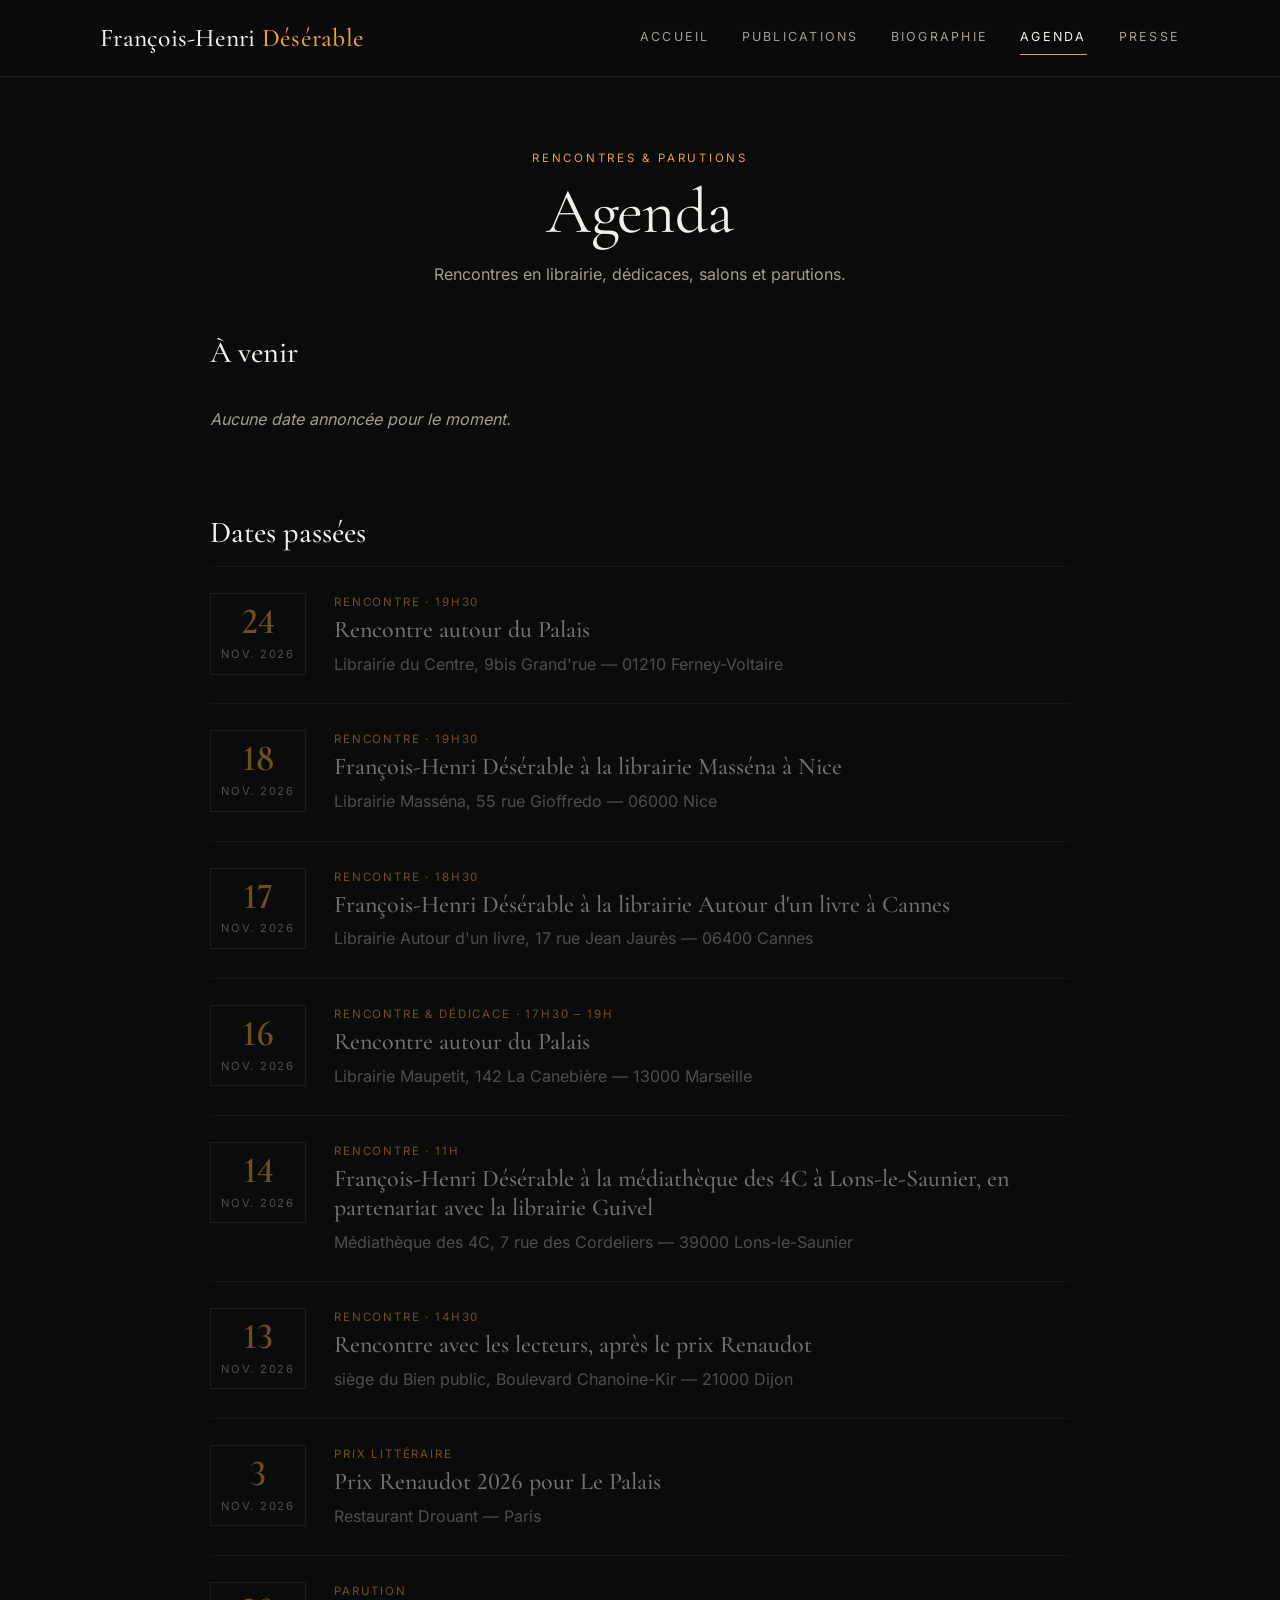
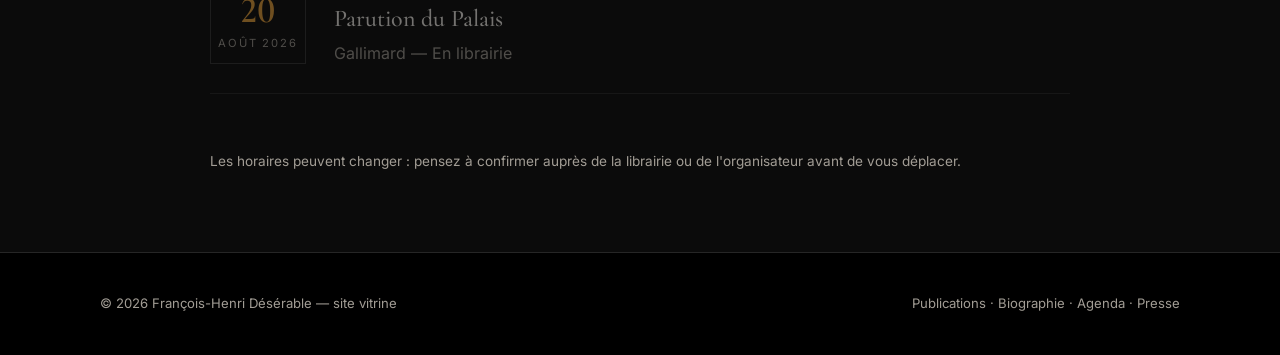
==== commit 243066f2: "Nouveau thème « Noir » : fond noir, texte blanc, accents ambre Co-Authored-By: Claude Opus 5.5 <nore" ====
--- a/agenda.html
+++ b/agenda.html
@@ -3,16 +3,18 @@
 <head>
 <meta charset="utf-8">
 <meta name="viewport" content="width=device-width, initial-scale=1">
+<meta name="color-scheme" content="dark">
+<meta name="theme-color" content="#0b0b0b">
 <title>Agenda — François-Henri Désérable</title>
 <meta name="description" content="Prochaines rencontres, dédicaces et parutions de François-Henri Désérable.">
 <link rel="stylesheet" href="css/fonts.css">
 <link rel="stylesheet" href="css/style.css">
-<link rel="stylesheet" href="css/canadiens.css">
+<link rel="stylesheet" href="css/noir.css">
 </head>
 <body>
 <header class="entete">
   <div class="conteneur">
-    <a class="logo" href="index.html"><em>François-Henri</em> <span>Désérable</span></a>
+    <a class="logo" href="index.html">François-Henri <span>Désérable</span></a>
     <button class="burger" type="button" aria-label="Menu" aria-expanded="false">☰</button>
     <nav class="nav" aria-label="Navigation principale">
       <a href="index.html">Accueil</a>
--- a/css/fonts.css
+++ b/css/fonts.css
@@ -1,11 +1,7 @@
 /* Polices auto-hébergées (licence SIL OFL, voir fonts/OFL-*.txt) */
-@font-face { font-family: "Oswald"; src: url("../fonts/oswald-latin-400-normal.woff2") format("woff2"); font-weight: 400; font-style: normal; font-display: swap; }
 @font-face { font-family: "Inter"; src: url("../fonts/inter-latin-400-normal.woff2") format("woff2"); font-weight: 400; font-style: normal; font-display: swap; }
-@font-face { font-family: "Oswald"; src: url("../fonts/oswald-latin-500-normal.woff2") format("woff2"); font-weight: 500; font-style: normal; font-display: swap; }
 @font-face { font-family: "Inter"; src: url("../fonts/inter-latin-500-normal.woff2") format("woff2"); font-weight: 500; font-style: normal; font-display: swap; }
-@font-face { font-family: "Oswald"; src: url("../fonts/oswald-latin-600-normal.woff2") format("woff2"); font-weight: 600; font-style: normal; font-display: swap; }
 @font-face { font-family: "Inter"; src: url("../fonts/inter-latin-600-normal.woff2") format("woff2"); font-weight: 600; font-style: normal; font-display: swap; }
-@font-face { font-family: "Oswald"; src: url("../fonts/oswald-latin-700-normal.woff2") format("woff2"); font-weight: 700; font-style: normal; font-display: swap; }
 @font-face { font-family: "Inter"; src: url("../fonts/inter-latin-700-normal.woff2") format("woff2"); font-weight: 700; font-style: normal; font-display: swap; }
 @font-face { font-family: "Cormorant Garamond"; src: url("../fonts/cormorant-garamond-latin-400-normal.woff2") format("woff2"); font-weight: 400; font-style: normal; font-display: swap; }
 @font-face { font-family: "Cormorant Garamond"; src: url("../fonts/cormorant-garamond-latin-400-italic.woff2") format("woff2"); font-weight: 400; font-style: italic; font-display: swap; }
--- a/css/noir.css
+++ b/css/noir.css
@@ -0,0 +1,126 @@
+/*
+ * Thème « Noir » : sobre et épuré.
+ * Fond noir, texte blanc, une seule couleur chaude (ambre) pour faire ressortir
+ * l'essentiel : nom de l'auteur, dates, prix, liens et éléments actifs.
+ * Les photos de fond passent en noir et blanc ; les couvertures gardent leurs couleurs.
+ * Ce fichier se charge après style.css et n'en surcharge que l'apparence.
+ */
+:root {
+  --noir: #0b0b0b;
+  --noir-2: #131313;
+  --noir-3: #1b1b1b;
+  --ambre: #e9a23b;
+  --ambre-clair: #f4bd62;
+
+  --papier: var(--noir);
+  --papier-2: var(--noir-2);
+  --encre: #f3f0ea;
+  --encre-douce: #a29d95;
+  --filet: #262626;
+  --accent: var(--ambre);
+  --blanc: var(--noir-2);   /* surfaces des cartes et pastilles */
+}
+
+html { color-scheme: dark; }
+body { background: var(--noir); color: var(--encre); }
+::selection { background: var(--ambre); color: var(--noir); }
+a { text-decoration-color: rgba(233,162,59,.5); }
+
+/* ---------- En-tête ---------- */
+.entete { background: rgba(11,11,11,.92); backdrop-filter: blur(8px); border-bottom: 1px solid var(--filet); }
+.logo { color: var(--encre); font-weight: 500; }
+.logo span { color: var(--ambre); }
+.nav a { color: var(--encre-douce); }
+.nav a:hover, .nav a[aria-current="page"] { color: var(--encre); border-color: var(--ambre); }
+@media (max-width: 720px) { .nav { background: var(--noir); } }
+
+/* ---------- Titres ---------- */
+.page-titre .surtitre { color: var(--ambre); }
+.page-titre h1 { font-weight: 400; letter-spacing: -.01em; }
+.page-titre p { color: var(--encre-douce); }
+.section-titre { border-bottom-color: var(--filet); }
+.section-titre h2 { font-weight: 400; }
+.lien-discret, .sommaire a { color: var(--ambre); }
+.compteur { color: var(--encre-douce); }
+
+/* ---------- Carrousel : photos en noir et blanc ---------- */
+.carrousel { background: #000; color: #fff; }
+.slide-fond { filter: grayscale(1) contrast(1.05); }
+.slide-fond.flou { filter: grayscale(1) blur(22px) brightness(.55); }
+.slide-teinte { display: none; }
+.slide-fond::after { background: linear-gradient(90deg, rgba(0,0,0,.9) 0%, rgba(0,0,0,.6) 45%, rgba(0,0,0,.15) 100%); }
+.slide-kicker { color: var(--ambre); opacity: 1; }
+.slide h2 { font-weight: 400; }
+.slide-prix { color: var(--ambre-clair); }
+.carrousel .bouton { border-color: var(--ambre); color: var(--ambre); }
+.carrousel .bouton:hover { background: var(--ambre); border-color: var(--ambre); color: var(--noir); }
+.carrousel-fleche { background: rgba(0,0,0,.4); border-color: rgba(255,255,255,.3); }
+.carrousel-fleche:hover { border-color: var(--ambre); color: var(--ambre); background: rgba(0,0,0,.6); }
+.carrousel-points button { background: rgba(255,255,255,.25); }
+.carrousel-points button[aria-current="true"] { background: var(--ambre); }
+.slide-rencontres li { background: rgba(0,0,0,.55); border-color: rgba(255,255,255,.14); }
+.sr-date b { color: var(--ambre); }
+.slide-vignette img { box-shadow: 0 30px 60px -20px rgba(0,0,0,.9); }
+@media (max-width: 720px) {
+  .slide-fond::after { background: linear-gradient(0deg, rgba(0,0,0,.92) 0%, rgba(0,0,0,.6) 60%, rgba(0,0,0,.35) 100%); }
+}
+
+/* ---------- Livres ---------- */
+.couverture { border-color: var(--filet); box-shadow: 0 18px 40px -18px rgba(0,0,0,.9); }
+.colonne-livres .carte-livre h3, .carte-livre h3 { color: var(--encre); font-weight: 500; }
+.colonne-livres .meta, .carte-livre .meta { color: var(--ambre); }
+.colonne-livres .carte-livre:hover h3 { color: var(--ambre); }
+.livre-detail { border-top-color: var(--filet); }
+.livre-detail .annee { color: var(--ambre); }
+.livre-detail h2 { font-weight: 400; }
+.livre-detail .sous-titre, .livre-detail .infos { color: var(--encre-douce); }
+.livre-detail .resume { color: #dcd8d1; }
+.prix-liste li { color: var(--ambre); }
+.prix-liste li::before, .biblio li::before, .badge { color: var(--ambre); }
+
+/* ---------- Citation ---------- */
+.bandeau { background: var(--noir-2); border-color: var(--filet); }
+.bandeau blockquote { color: var(--encre); }
+.bandeau blockquote::first-letter { color: var(--ambre); }
+.bandeau cite { color: var(--encre-douce); }
+
+/* ---------- Agenda ---------- */
+.ev-date { background: var(--noir-2); border-color: #333; }
+.ev-jour { color: var(--ambre); }
+.ev-mois { color: var(--encre-douce); }
+.ev-type { color: var(--ambre); }
+.evenement h3 a { color: var(--encre); }
+.evenement h3 a:hover { color: var(--ambre); }
+.ev-lieu { color: var(--encre-douce); }
+.evenement.passe { opacity: .45; }
+
+/* ---------- Biographie : portrait en noir et blanc ---------- */
+.portrait { background: #111; }
+.portrait img { filter: grayscale(1) contrast(1.05); }
+.portrait::after { background: linear-gradient(to top, rgba(0,0,0,.75) 0%, rgba(0,0,0,0) 45%); }
+.bio-texte p { color: #dcd8d1; }
+.bio-texte p.chapeau { color: var(--encre); }
+.bio-texte p:first-of-type::first-letter { color: var(--ambre); }
+.chrono { border-left-color: #333; }
+.chrono li::before { background: var(--noir); border-color: var(--ambre); }
+.chrono .an { color: var(--ambre); }
+
+/* ---------- Presse & publications ---------- */
+.article { border-color: var(--filet) !important; }
+.article .media { color: var(--encre); }
+.article .date, .article p { color: var(--encre-douce); }
+.article h2 a { color: var(--encre); }
+.article h2 a:hover { color: var(--ambre); }
+.article .livre-lie, .article .lire { color: var(--ambre); }
+.biblio li { border-bottom-color: var(--filet); }
+.biblio-titre { color: var(--encre); }
+.biblio-details { color: var(--encre-douce); }
+.biblio a { color: var(--ambre); }
+
+/* ---------- Pied de page ---------- */
+.pied { background: #000; border-top-color: var(--filet); color: var(--encre-douce); }
+.pied a:hover { color: var(--ambre); }
+
+/* Chiffres alignés (les chiffres « elzéviriens » de Cormorant se lisent mal dans les dates) */
+body { font-variant-numeric: lining-nums; }
+.portrait { color: #fff; }
